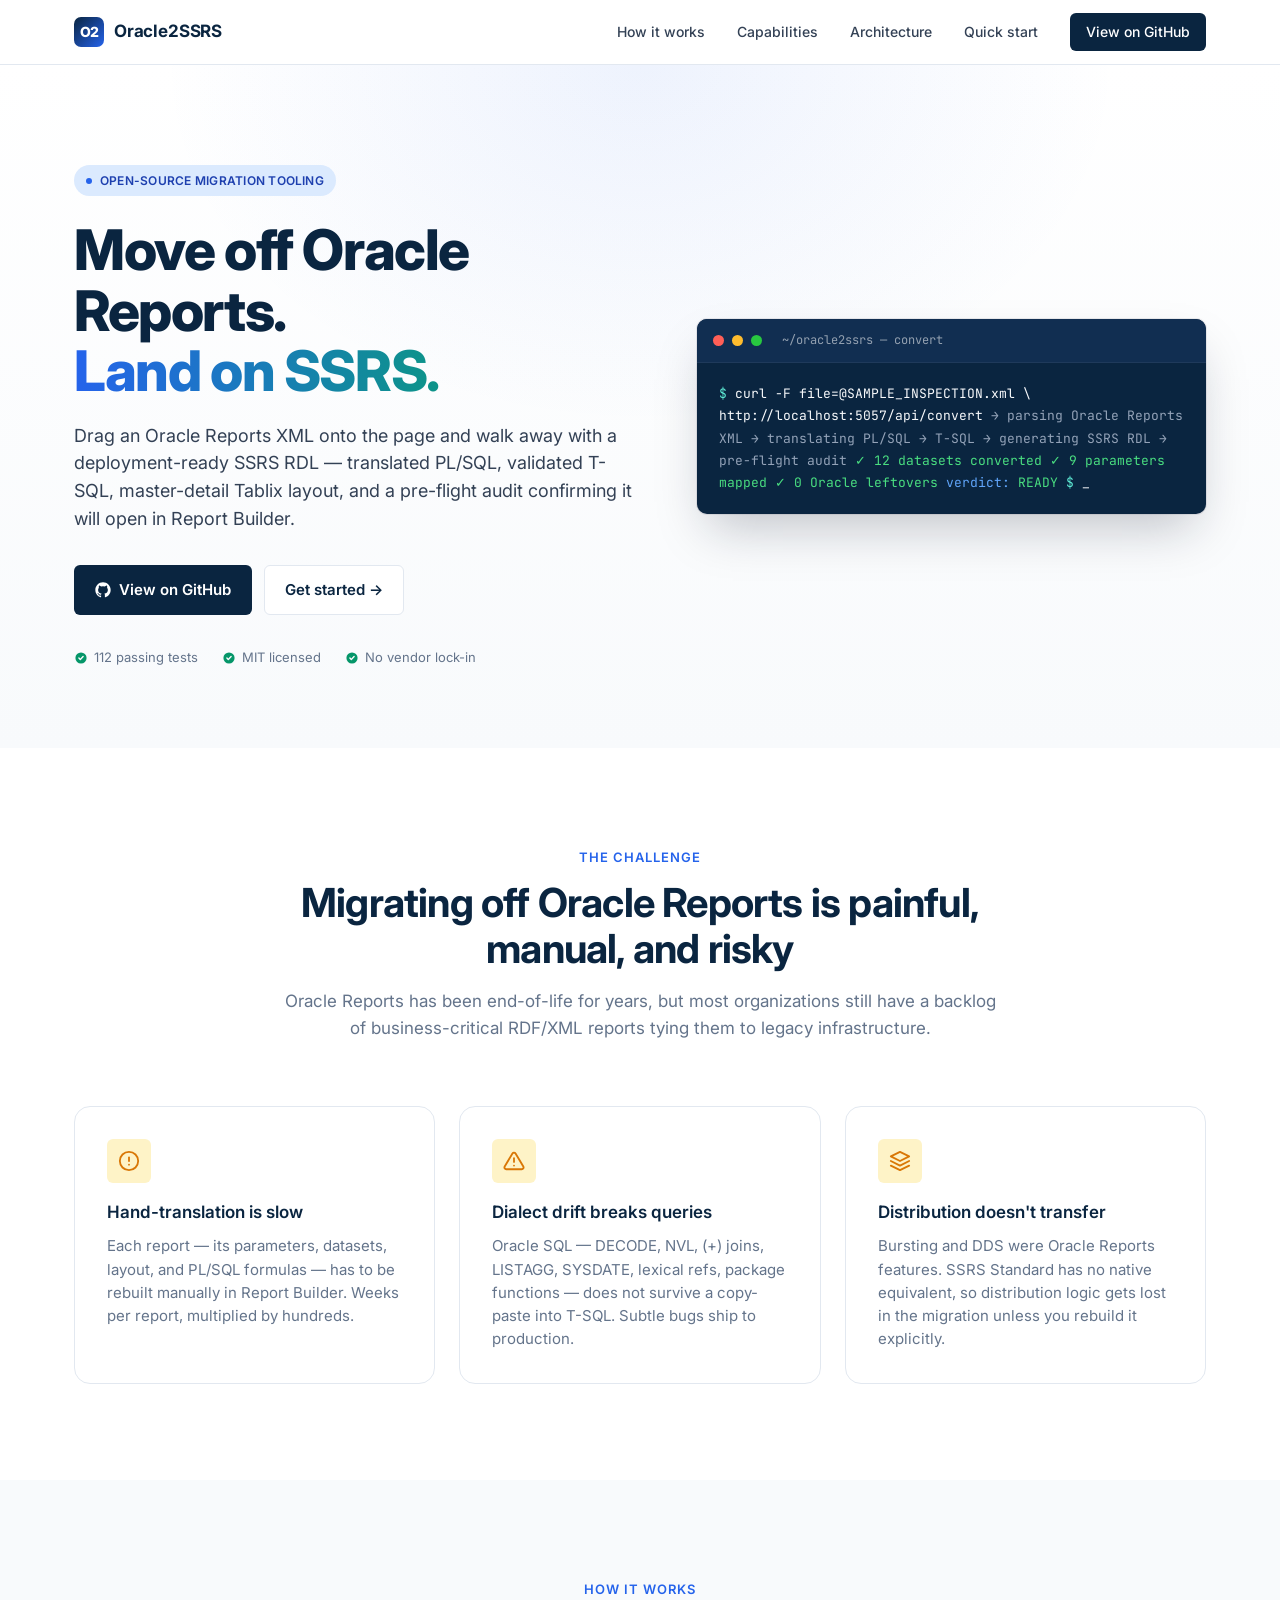
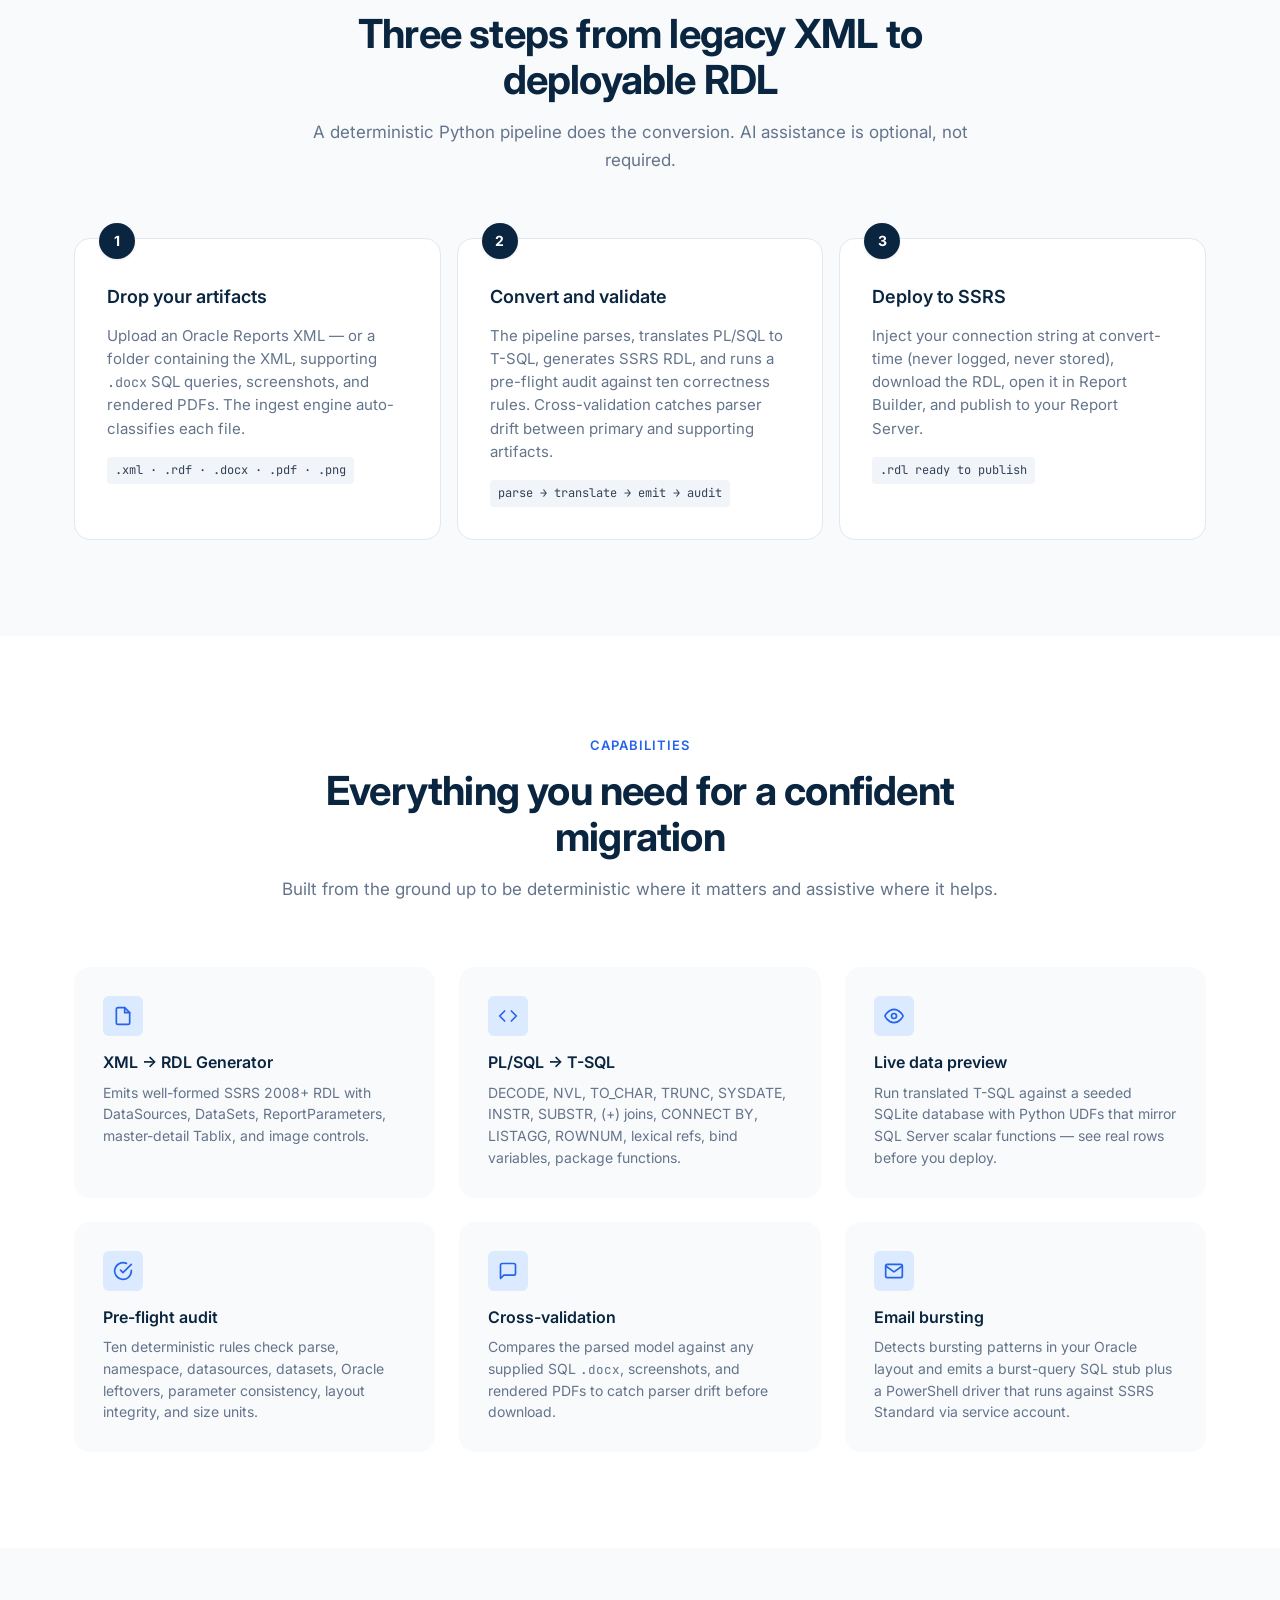
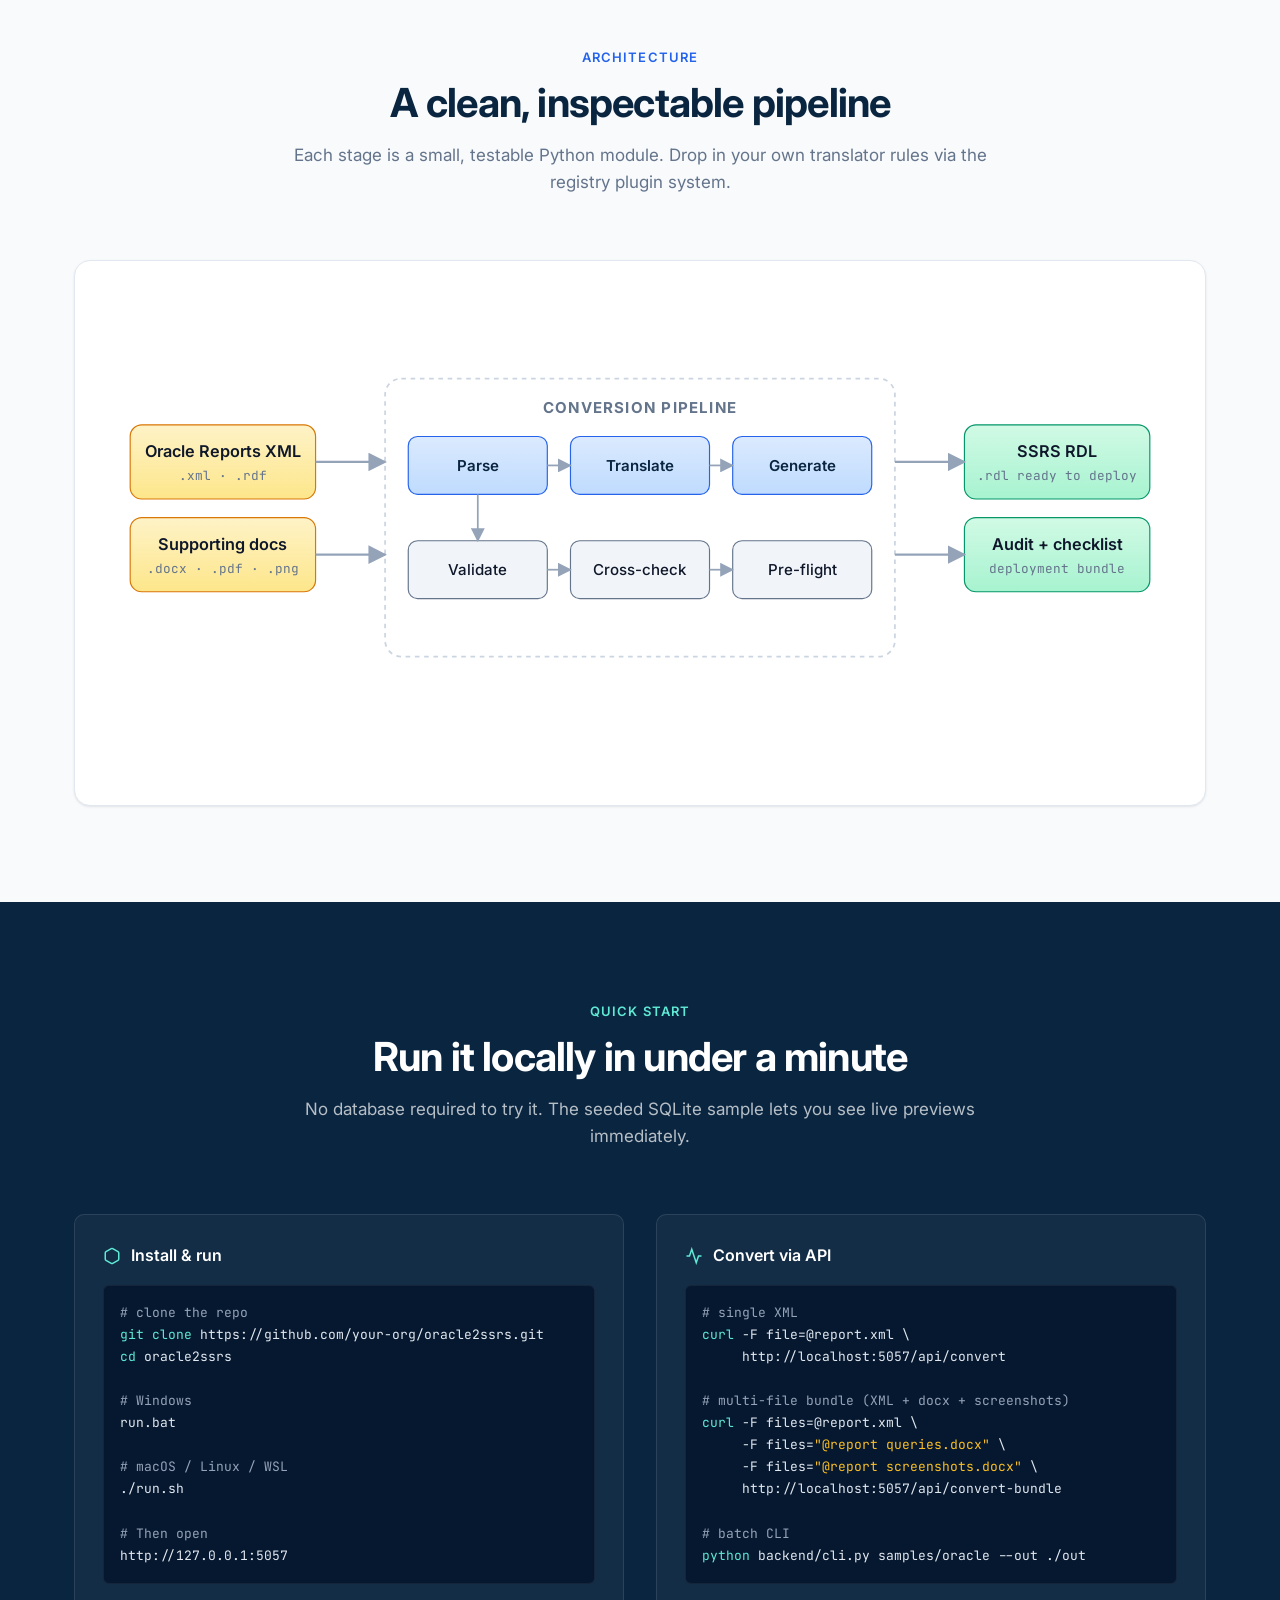
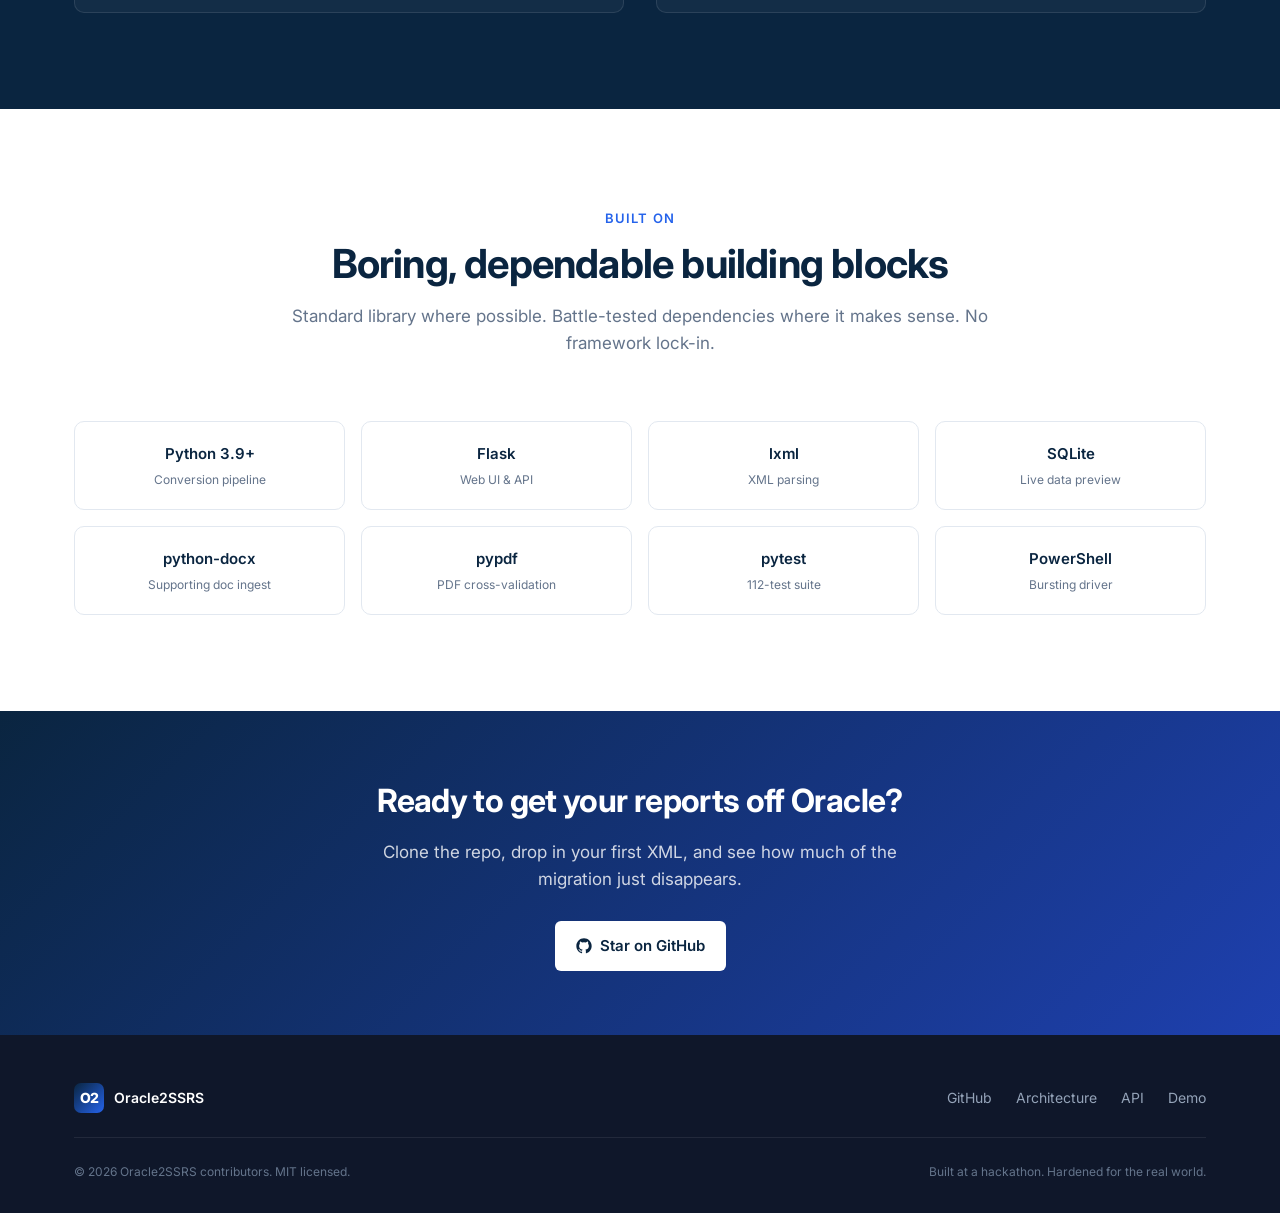
==== docs/index.html @ 844bf2dc "pages" ====
<!DOCTYPE html>
<html lang="en">
<head>
<meta charset="UTF-8" />
<meta name="viewport" content="width=device-width, initial-scale=1.0" />
<title>Oracle2SSRS — Migrate Oracle Reports to SSRS in seconds</title>
<meta name="description" content="An open-source pipeline that converts Oracle Reports XML into deployment-ready SSRS RDL — with PL/SQL to T-SQL translation, live previews, cross-validation, and pre-flight audit." />
<meta name="theme-color" content="#0a2540" />

<!-- Open Graph -->
<meta property="og:title" content="Oracle2SSRS — Migrate Oracle Reports to SSRS in seconds" />
<meta property="og:description" content="Drag-and-drop converter that emits deployment-ready SSRS RDL from Oracle Reports XML. PL/SQL to T-SQL translation, live previews, pre-flight audit." />
<meta property="og:type" content="website" />

<link rel="preconnect" href="https://fonts.googleapis.com" />
<link rel="preconnect" href="https://fonts.gstatic.com" crossorigin />
<link href="https://fonts.googleapis.com/css2?family=Inter:wght@400;500;600;700;800&family=JetBrains+Mono:wght@400;500&display=swap" rel="stylesheet" />

<style>
:root {
  --navy:        #0a2540;
  --navy-soft:   #1a365d;
  --slate-900:   #0f172a;
  --slate-700:   #334155;
  --slate-500:   #64748b;
  --slate-400:   #94a3b8;
  --slate-200:   #e2e8f0;
  --slate-100:   #f1f5f9;
  --slate-50:    #f8fafc;
  --white:       #ffffff;
  --accent:      #2563eb;
  --accent-soft: #dbeafe;
  --accent-dark: #1e40af;
  --teal:        #0d9488;
  --teal-soft:   #ccfbf1;
  --amber:       #d97706;
  --amber-soft:  #fef3c7;
  --green:       #059669;
  --green-soft:  #d1fae5;
  --shadow-sm:   0 1px 2px rgba(15, 23, 42, 0.04), 0 1px 3px rgba(15, 23, 42, 0.06);
  --shadow-md:   0 4px 6px -1px rgba(15, 23, 42, 0.08), 0 2px 4px -2px rgba(15, 23, 42, 0.06);
  --shadow-lg:   0 10px 15px -3px rgba(15, 23, 42, 0.08), 0 4px 6px -4px rgba(15, 23, 42, 0.05);
  --radius-sm:   6px;
  --radius-md:   10px;
  --radius-lg:   16px;
  --container:   1180px;
}

* { box-sizing: border-box; margin: 0; padding: 0; }
html { scroll-behavior: smooth; }
body {
  font-family: 'Inter', -apple-system, BlinkMacSystemFont, sans-serif;
  font-size: 16px;
  line-height: 1.6;
  color: var(--slate-900);
  background: var(--white);
  -webkit-font-smoothing: antialiased;
  -moz-osx-font-smoothing: grayscale;
}

a { color: var(--accent); text-decoration: none; }
a:hover { color: var(--accent-dark); }

code, pre {
  font-family: 'JetBrains Mono', 'Menlo', 'Consolas', monospace;
  font-size: 0.9em;
}

.container {
  max-width: var(--container);
  margin: 0 auto;
  padding: 0 24px;
}

/* ============== NAV ============== */
.nav {
  position: sticky;
  top: 0;
  z-index: 100;
  background: rgba(255,255,255,0.92);
  backdrop-filter: saturate(180%) blur(12px);
  -webkit-backdrop-filter: saturate(180%) blur(12px);
  border-bottom: 1px solid var(--slate-200);
}
.nav-inner {
  display: flex;
  align-items: center;
  justify-content: space-between;
  height: 64px;
}
.brand {
  display: flex;
  align-items: center;
  gap: 10px;
  font-weight: 700;
  font-size: 17px;
  color: var(--navy);
  letter-spacing: -0.01em;
}
.brand-mark {
  width: 30px;
  height: 30px;
  border-radius: 7px;
  background: linear-gradient(135deg, var(--navy) 0%, var(--accent) 100%);
  display: flex;
  align-items: center;
  justify-content: center;
  color: white;
  font-weight: 800;
  font-size: 14px;
  letter-spacing: -0.5px;
}
.nav-links {
  display: flex;
  align-items: center;
  gap: 32px;
}
.nav-links a {
  color: var(--slate-700);
  font-size: 14px;
  font-weight: 500;
  transition: color 0.15s;
}
.nav-links a:hover { color: var(--navy); }
.nav-cta {
  background: var(--navy);
  color: white !important;
  padding: 8px 16px;
  border-radius: var(--radius-sm);
  font-size: 14px;
  font-weight: 600;
  transition: background 0.15s;
}
.nav-cta:hover { background: var(--navy-soft); color: white !important; }

@media (max-width: 720px) {
  .nav-links a:not(.nav-cta) { display: none; }
}

/* ============== HERO ============== */
.hero {
  position: relative;
  padding: 100px 0 80px;
  background:
    radial-gradient(ellipse 800px 600px at 50% 0%, rgba(37, 99, 235, 0.08), transparent 60%),
    linear-gradient(180deg, var(--white) 0%, var(--slate-50) 100%);
  overflow: hidden;
}
.hero-grid {
  display: grid;
  grid-template-columns: 1.1fr 1fr;
  gap: 64px;
  align-items: center;
}
.hero-eyebrow {
  display: inline-flex;
  align-items: center;
  gap: 8px;
  background: var(--accent-soft);
  color: var(--accent-dark);
  padding: 6px 12px;
  border-radius: 999px;
  font-size: 12px;
  font-weight: 600;
  letter-spacing: 0.02em;
  text-transform: uppercase;
  margin-bottom: 24px;
}
.hero-eyebrow-dot {
  width: 6px; height: 6px;
  background: var(--accent);
  border-radius: 50%;
}
.hero h1 {
  font-size: clamp(36px, 5vw, 56px);
  font-weight: 800;
  line-height: 1.08;
  letter-spacing: -0.025em;
  color: var(--navy);
  margin-bottom: 20px;
}
.hero h1 .grad {
  background: linear-gradient(90deg, var(--accent) 0%, var(--teal) 100%);
  -webkit-background-clip: text;
  background-clip: text;
  color: transparent;
}
.hero-sub {
  font-size: 18px;
  line-height: 1.55;
  color: var(--slate-700);
  margin-bottom: 32px;
  max-width: 560px;
}
.hero-ctas {
  display: flex;
  gap: 12px;
  flex-wrap: wrap;
  margin-bottom: 32px;
}
.btn {
  display: inline-flex;
  align-items: center;
  gap: 8px;
  padding: 12px 20px;
  border-radius: var(--radius-sm);
  font-size: 15px;
  font-weight: 600;
  transition: all 0.15s;
  cursor: pointer;
  border: 1px solid transparent;
}
.btn-primary {
  background: var(--navy);
  color: white !important;
}
.btn-primary:hover {
  background: var(--navy-soft);
  transform: translateY(-1px);
  box-shadow: var(--shadow-md);
  color: white !important;
}
.btn-secondary {
  background: var(--white);
  color: var(--navy) !important;
  border-color: var(--slate-200);
}
.btn-secondary:hover {
  border-color: var(--slate-400);
  background: var(--slate-50);
}
.hero-meta {
  display: flex;
  gap: 24px;
  flex-wrap: wrap;
  font-size: 13px;
  color: var(--slate-500);
}
.hero-meta-item {
  display: flex;
  align-items: center;
  gap: 6px;
}
.hero-meta-item svg {
  width: 14px;
  height: 14px;
  color: var(--green);
}

/* hero visual: terminal mockup */
.terminal {
  background: var(--navy);
  border-radius: var(--radius-md);
  box-shadow:
    0 24px 48px -12px rgba(15, 23, 42, 0.25),
    0 0 0 1px rgba(15, 23, 42, 0.08);
  overflow: hidden;
}
.terminal-header {
  background: #112e51;
  padding: 12px 16px;
  display: flex;
  align-items: center;
  gap: 8px;
  border-bottom: 1px solid rgba(255,255,255,0.06);
}
.terminal-dot {
  width: 11px; height: 11px;
  border-radius: 50%;
}
.terminal-dot.r { background: #ff5f57; }
.terminal-dot.y { background: #febc2e; }
.terminal-dot.g { background: #28c840; }
.terminal-title {
  margin-left: 12px;
  color: rgba(255,255,255,0.55);
  font-size: 12px;
  font-family: 'JetBrains Mono', monospace;
}
.terminal-body {
  padding: 20px 22px;
  color: #e2e8f0;
  font-family: 'JetBrains Mono', monospace;
  font-size: 13px;
  line-height: 1.7;
}
.terminal-body .prompt { color: #5eead4; }
.terminal-body .cmd { color: #f8fafc; }
.terminal-body .out { color: #94a3b8; }
.terminal-body .ok { color: #4ade80; }
.terminal-body .em { color: #60a5fa; }
.terminal-body .warn { color: #fbbf24; }

@media (max-width: 920px) {
  .hero-grid { grid-template-columns: 1fr; gap: 48px; }
}

/* ============== SECTION BASE ============== */
section { padding: 96px 0; }
.section-header {
  text-align: center;
  max-width: 720px;
  margin: 0 auto 64px;
}
.section-eyebrow {
  display: inline-block;
  color: var(--accent);
  font-size: 13px;
  font-weight: 600;
  text-transform: uppercase;
  letter-spacing: 0.08em;
  margin-bottom: 12px;
}
.section-title {
  font-size: clamp(28px, 3.5vw, 40px);
  font-weight: 700;
  letter-spacing: -0.02em;
  color: var(--navy);
  margin-bottom: 16px;
  line-height: 1.15;
}
.section-sub {
  font-size: 17px;
  color: var(--slate-500);
  line-height: 1.6;
}

/* ============== PROBLEM ============== */
.problem { background: var(--white); }
.problem-grid {
  display: grid;
  grid-template-columns: repeat(3, 1fr);
  gap: 24px;
}
.problem-card {
  padding: 32px;
  border: 1px solid var(--slate-200);
  border-radius: var(--radius-lg);
  background: var(--white);
  transition: all 0.2s;
}
.problem-card:hover {
  border-color: var(--slate-400);
  transform: translateY(-2px);
  box-shadow: var(--shadow-md);
}
.problem-icon {
  width: 44px; height: 44px;
  border-radius: var(--radius-sm);
  background: var(--amber-soft);
  color: var(--amber);
  display: flex;
  align-items: center;
  justify-content: center;
  margin-bottom: 16px;
}
.problem-icon svg { width: 22px; height: 22px; }
.problem-card h3 {
  font-size: 17px;
  font-weight: 600;
  color: var(--navy);
  margin-bottom: 8px;
}
.problem-card p {
  color: var(--slate-500);
  font-size: 15px;
  line-height: 1.55;
}
@media (max-width: 800px) {
  .problem-grid { grid-template-columns: 1fr; }
}

/* ============== HOW IT WORKS ============== */
.how { background: var(--slate-50); }
.steps {
  display: grid;
  grid-template-columns: repeat(3, 1fr);
  gap: 16px;
  position: relative;
}
.step {
  background: var(--white);
  border: 1px solid var(--slate-200);
  border-radius: var(--radius-lg);
  padding: 32px;
  position: relative;
}
.step-num {
  position: absolute;
  top: -16px; left: 24px;
  width: 36px; height: 36px;
  background: var(--navy);
  color: white;
  font-weight: 700;
  border-radius: 50%;
  display: flex;
  align-items: center;
  justify-content: center;
  font-size: 14px;
  box-shadow: var(--shadow-sm);
}
.step h3 {
  font-size: 18px;
  font-weight: 600;
  color: var(--navy);
  margin: 12px 0 12px;
}
.step p {
  color: var(--slate-500);
  font-size: 15px;
  line-height: 1.55;
  margin-bottom: 16px;
}
.step-tag {
  display: inline-block;
  font-family: 'JetBrains Mono', monospace;
  font-size: 12px;
  background: var(--slate-100);
  color: var(--slate-700);
  padding: 4px 8px;
  border-radius: 4px;
}
@media (max-width: 800px) {
  .steps { grid-template-columns: 1fr; gap: 32px; }
}

/* ============== CAPABILITIES ============== */
.caps { background: var(--white); }
.caps-grid {
  display: grid;
  grid-template-columns: repeat(3, 1fr);
  gap: 24px;
}
.cap {
  padding: 28px;
  border-radius: var(--radius-lg);
  background: var(--slate-50);
  border: 1px solid transparent;
  transition: all 0.2s;
}
.cap:hover {
  background: var(--white);
  border-color: var(--slate-200);
  box-shadow: var(--shadow-md);
}
.cap-icon {
  width: 40px; height: 40px;
  border-radius: var(--radius-sm);
  background: var(--accent-soft);
  color: var(--accent);
  display: flex;
  align-items: center;
  justify-content: center;
  margin-bottom: 14px;
}
.cap-icon svg { width: 20px; height: 20px; }
.cap h3 {
  font-size: 16px;
  font-weight: 600;
  color: var(--navy);
  margin-bottom: 6px;
}
.cap p {
  font-size: 14px;
  color: var(--slate-500);
  line-height: 1.55;
}
@media (max-width: 800px) {
  .caps-grid { grid-template-columns: 1fr; }
}

/* ============== ARCHITECTURE ============== */
.arch { background: var(--slate-50); }
.arch-diagram {
  background: var(--white);
  border: 1px solid var(--slate-200);
  border-radius: var(--radius-lg);
  padding: 48px 32px;
  box-shadow: var(--shadow-sm);
}
.arch-diagram svg {
  width: 100%;
  height: auto;
  max-height: 480px;
}

/* ============== QUICK START ============== */
.quickstart { background: var(--navy); color: white; }
.quickstart .section-title { color: white; }
.quickstart .section-sub { color: rgba(255,255,255,0.7); }
.quickstart .section-eyebrow { color: #5eead4; }
.qs-grid {
  display: grid;
  grid-template-columns: 1fr 1fr;
  gap: 32px;
  align-items: stretch;
}
.qs-card {
  background: rgba(255,255,255,0.04);
  border: 1px solid rgba(255,255,255,0.1);
  border-radius: var(--radius-md);
  padding: 28px;
}
.qs-card h3 {
  display: flex;
  align-items: center;
  gap: 10px;
  font-size: 16px;
  font-weight: 600;
  color: white;
  margin-bottom: 16px;
}
.qs-card h3 svg { width: 18px; height: 18px; color: #5eead4; }
.qs-code {
  background: #06182f;
  border: 1px solid rgba(255,255,255,0.06);
  border-radius: var(--radius-sm);
  padding: 16px;
  color: #e2e8f0;
  font-size: 13px;
  line-height: 1.7;
  overflow-x: auto;
}
.qs-code .c { color: #94a3b8; }
.qs-code .k { color: #5eead4; }
.qs-code .s { color: #fbbf24; }
@media (max-width: 800px) {
  .qs-grid { grid-template-columns: 1fr; }
}

/* ============== STACK ============== */
.stack { background: var(--white); }
.stack-grid {
  display: grid;
  grid-template-columns: repeat(4, 1fr);
  gap: 16px;
}
.stack-item {
  text-align: center;
  padding: 20px;
  border: 1px solid var(--slate-200);
  border-radius: var(--radius-md);
}
.stack-item-name {
  font-weight: 600;
  color: var(--navy);
  font-size: 15px;
  margin-bottom: 4px;
}
.stack-item-role {
  font-size: 12px;
  color: var(--slate-500);
}
@media (max-width: 720px) {
  .stack-grid { grid-template-columns: repeat(2, 1fr); }
}

/* ============== CTA BAR ============== */
.cta-bar {
  background: linear-gradient(135deg, var(--navy) 0%, var(--accent-dark) 100%);
  color: white;
  padding: 64px 0;
  text-align: center;
}
.cta-bar h2 {
  font-size: clamp(24px, 3vw, 32px);
  font-weight: 700;
  margin-bottom: 12px;
  letter-spacing: -0.02em;
}
.cta-bar p {
  color: rgba(255,255,255,0.8);
  font-size: 17px;
  margin-bottom: 28px;
  max-width: 560px;
  margin-left: auto;
  margin-right: auto;
}
.cta-bar .btn-primary {
  background: white;
  color: var(--navy) !important;
}
.cta-bar .btn-primary:hover { background: var(--slate-100); color: var(--navy) !important; }

/* ============== FOOTER ============== */
footer {
  background: var(--slate-900);
  color: var(--slate-400);
  padding: 48px 0 32px;
  font-size: 14px;
}
.footer-inner {
  display: flex;
  justify-content: space-between;
  align-items: center;
  flex-wrap: wrap;
  gap: 16px;
}
.footer-brand {
  display: flex;
  align-items: center;
  gap: 10px;
  color: white;
  font-weight: 600;
}
.footer-links {
  display: flex;
  gap: 24px;
}
.footer-links a { color: var(--slate-400); }
.footer-links a:hover { color: white; }
.footer-bottom {
  margin-top: 24px;
  padding-top: 24px;
  border-top: 1px solid rgba(255,255,255,0.08);
  font-size: 12px;
  color: var(--slate-500);
  display: flex;
  justify-content: space-between;
  flex-wrap: wrap;
  gap: 8px;
}
</style>
</head>
<body>

<!-- ============== NAV ============== -->
<nav class="nav">
  <div class="container nav-inner">
    <div class="brand">
      <div class="brand-mark">O2</div>
      Oracle2SSRS
    </div>
    <div class="nav-links">
      <a href="#how">How it works</a>
      <a href="#capabilities">Capabilities</a>
      <a href="#architecture">Architecture</a>
      <a href="#quickstart">Quick start</a>
      <a href="https://github.com/" class="nav-cta" target="_blank" rel="noopener">View on GitHub</a>
    </div>
  </div>
</nav>

<!-- ============== HERO ============== -->
<section class="hero">
  <div class="container">
    <div class="hero-grid">
      <div>
        <div class="hero-eyebrow">
          <span class="hero-eyebrow-dot"></span>
          Open-source migration tooling
        </div>
        <h1>Move off Oracle Reports.<br /><span class="grad">Land on SSRS.</span></h1>
        <p class="hero-sub">
          Drag an Oracle Reports XML onto the page and walk away with a deployment-ready SSRS RDL — translated PL/SQL, validated T-SQL, master-detail Tablix layout, and a pre-flight audit confirming it will open in Report Builder.
        </p>
        <div class="hero-ctas">
          <a href="https://github.com/" class="btn btn-primary" target="_blank" rel="noopener">
            <svg viewBox="0 0 24 24" width="16" height="16" fill="currentColor"><path d="M12 .5C5.65.5.5 5.65.5 12c0 5.08 3.29 9.39 7.86 10.91.57.1.78-.25.78-.55v-2c-3.2.7-3.87-1.37-3.87-1.37-.52-1.32-1.27-1.67-1.27-1.67-1.04-.71.08-.7.08-.7 1.15.08 1.76 1.18 1.76 1.18 1.02 1.76 2.69 1.25 3.34.95.1-.74.4-1.25.73-1.54-2.55-.29-5.24-1.27-5.24-5.66 0-1.25.45-2.27 1.18-3.07-.12-.29-.51-1.46.11-3.04 0 0 .96-.31 3.15 1.17a10.95 10.95 0 0 1 5.74 0c2.18-1.48 3.14-1.17 3.14-1.17.62 1.58.23 2.75.11 3.04.74.8 1.18 1.82 1.18 3.07 0 4.4-2.69 5.36-5.25 5.65.41.36.78 1.06.78 2.13v3.16c0 .31.21.66.79.55C20.21 21.39 23.5 17.08 23.5 12 23.5 5.65 18.35.5 12 .5z"/></svg>
            View on GitHub
          </a>
          <a href="#quickstart" class="btn btn-secondary">Get started →</a>
        </div>
        <div class="hero-meta">
          <span class="hero-meta-item">
            <svg viewBox="0 0 20 20" fill="currentColor"><path fill-rule="evenodd" d="M10 18a8 8 0 100-16 8 8 0 000 16zm3.707-9.293a1 1 0 00-1.414-1.414L9 10.586 7.707 9.293a1 1 0 00-1.414 1.414l2 2a1 1 0 001.414 0l4-4z" clip-rule="evenodd"/></svg>
            112 passing tests
          </span>
          <span class="hero-meta-item">
            <svg viewBox="0 0 20 20" fill="currentColor"><path fill-rule="evenodd" d="M10 18a8 8 0 100-16 8 8 0 000 16zm3.707-9.293a1 1 0 00-1.414-1.414L9 10.586 7.707 9.293a1 1 0 00-1.414 1.414l2 2a1 1 0 001.414 0l4-4z" clip-rule="evenodd"/></svg>
            MIT licensed
          </span>
          <span class="hero-meta-item">
            <svg viewBox="0 0 20 20" fill="currentColor"><path fill-rule="evenodd" d="M10 18a8 8 0 100-16 8 8 0 000 16zm3.707-9.293a1 1 0 00-1.414-1.414L9 10.586 7.707 9.293a1 1 0 00-1.414 1.414l2 2a1 1 0 001.414 0l4-4z" clip-rule="evenodd"/></svg>
            No vendor lock-in
          </span>
        </div>
      </div>

      <div>
        <div class="terminal">
          <div class="terminal-header">
            <span class="terminal-dot r"></span>
            <span class="terminal-dot y"></span>
            <span class="terminal-dot g"></span>
            <span class="terminal-title">~/oracle2ssrs — convert</span>
          </div>
          <div class="terminal-body">
<span class="prompt">$</span> <span class="cmd">curl -F file=@SAMPLE_INSPECTION.xml \</span>
    <span class="cmd">http://localhost:5057/api/convert</span>

<span class="out">→ parsing Oracle Reports XML</span>
<span class="out">→ translating PL/SQL → T-SQL</span>
<span class="out">→ generating SSRS RDL</span>
<span class="out">→ pre-flight audit</span>

<span class="ok">✓ 12 datasets converted</span>
<span class="ok">✓ 9 parameters mapped</span>
<span class="ok">✓ 0 Oracle leftovers</span>
<span class="em">verdict: <span class="ok">READY</span></span>

<span class="prompt">$</span> <span class="cmd">_</span>
          </div>
        </div>
      </div>

    </div>
  </div>
</section>

<!-- ============== PROBLEM ============== -->
<section class="problem" id="problem">
  <div class="container">
    <div class="section-header">
      <span class="section-eyebrow">The challenge</span>
      <h2 class="section-title">Migrating off Oracle Reports is painful, manual, and risky</h2>
      <p class="section-sub">Oracle Reports has been end-of-life for years, but most organizations still have a backlog of business-critical RDF/XML reports tying them to legacy infrastructure.</p>
    </div>

    <div class="problem-grid">
      <div class="problem-card">
        <div class="problem-icon">
          <svg viewBox="0 0 24 24" fill="none" stroke="currentColor" stroke-width="2" stroke-linecap="round" stroke-linejoin="round"><circle cx="12" cy="12" r="10"/><line x1="12" y1="8" x2="12" y2="12"/><line x1="12" y1="16" x2="12.01" y2="16"/></svg>
        </div>
        <h3>Hand-translation is slow</h3>
        <p>Each report — its parameters, datasets, layout, and PL/SQL formulas — has to be rebuilt manually in Report Builder. Weeks per report, multiplied by hundreds.</p>
      </div>
      <div class="problem-card">
        <div class="problem-icon">
          <svg viewBox="0 0 24 24" fill="none" stroke="currentColor" stroke-width="2" stroke-linecap="round" stroke-linejoin="round"><path d="M10.29 3.86L1.82 18a2 2 0 0 0 1.71 3h16.94a2 2 0 0 0 1.71-3L13.71 3.86a2 2 0 0 0-3.42 0z"/><line x1="12" y1="9" x2="12" y2="13"/><line x1="12" y1="17" x2="12.01" y2="17"/></svg>
        </div>
        <h3>Dialect drift breaks queries</h3>
        <p>Oracle SQL — DECODE, NVL, (+) joins, LISTAGG, SYSDATE, lexical refs, package functions — does not survive a copy-paste into T-SQL. Subtle bugs ship to production.</p>
      </div>
      <div class="problem-card">
        <div class="problem-icon">
          <svg viewBox="0 0 24 24" fill="none" stroke="currentColor" stroke-width="2" stroke-linecap="round" stroke-linejoin="round"><path d="M12 2L2 7l10 5 10-5-10-5z"/><polyline points="2 17 12 22 22 17"/><polyline points="2 12 12 17 22 12"/></svg>
        </div>
        <h3>Distribution doesn't transfer</h3>
        <p>Bursting and DDS were Oracle Reports features. SSRS Standard has no native equivalent, so distribution logic gets lost in the migration unless you rebuild it explicitly.</p>
      </div>
    </div>
  </div>
</section>

<!-- ============== HOW IT WORKS ============== -->
<section class="how" id="how">
  <div class="container">
    <div class="section-header">
      <span class="section-eyebrow">How it works</span>
      <h2 class="section-title">Three steps from legacy XML to deployable RDL</h2>
      <p class="section-sub">A deterministic Python pipeline does the conversion. AI assistance is optional, not required.</p>
    </div>

    <div class="steps">
      <div class="step">
        <div class="step-num">1</div>
        <h3>Drop your artifacts</h3>
        <p>Upload an Oracle Reports XML — or a folder containing the XML, supporting <code>.docx</code> SQL queries, screenshots, and rendered PDFs. The ingest engine auto-classifies each file.</p>
        <span class="step-tag">.xml · .rdf · .docx · .pdf · .png</span>
      </div>
      <div class="step">
        <div class="step-num">2</div>
        <h3>Convert and validate</h3>
        <p>The pipeline parses, translates PL/SQL to T-SQL, generates SSRS RDL, and runs a pre-flight audit against ten correctness rules. Cross-validation catches parser drift between primary and supporting artifacts.</p>
        <span class="step-tag">parse → translate → emit → audit</span>
      </div>
      <div class="step">
        <div class="step-num">3</div>
        <h3>Deploy to SSRS</h3>
        <p>Inject your connection string at convert-time (never logged, never stored), download the RDL, open it in Report Builder, and publish to your Report Server.</p>
        <span class="step-tag">.rdl ready to publish</span>
      </div>
    </div>
  </div>
</section>

<!-- ============== CAPABILITIES ============== -->
<section class="caps" id="capabilities">
  <div class="container">
    <div class="section-header">
      <span class="section-eyebrow">Capabilities</span>
      <h2 class="section-title">Everything you need for a confident migration</h2>
      <p class="section-sub">Built from the ground up to be deterministic where it matters and assistive where it helps.</p>
    </div>

    <div class="caps-grid">
      <div class="cap">
        <div class="cap-icon">
          <svg viewBox="0 0 24 24" fill="none" stroke="currentColor" stroke-width="2" stroke-linecap="round" stroke-linejoin="round"><path d="M14 2H6a2 2 0 0 0-2 2v16a2 2 0 0 0 2 2h12a2 2 0 0 0 2-2V8z"/><polyline points="14 2 14 8 20 8"/></svg>
        </div>
        <h3>XML → RDL Generator</h3>
        <p>Emits well-formed SSRS 2008+ RDL with DataSources, DataSets, ReportParameters, master-detail Tablix, and image controls.</p>
      </div>
      <div class="cap">
        <div class="cap-icon">
          <svg viewBox="0 0 24 24" fill="none" stroke="currentColor" stroke-width="2" stroke-linecap="round" stroke-linejoin="round"><polyline points="16 18 22 12 16 6"/><polyline points="8 6 2 12 8 18"/></svg>
        </div>
        <h3>PL/SQL → T-SQL</h3>
        <p>DECODE, NVL, TO_CHAR, TRUNC, SYSDATE, INSTR, SUBSTR, (+) joins, CONNECT BY, LISTAGG, ROWNUM, lexical refs, bind variables, package functions.</p>
      </div>
      <div class="cap">
        <div class="cap-icon">
          <svg viewBox="0 0 24 24" fill="none" stroke="currentColor" stroke-width="2" stroke-linecap="round" stroke-linejoin="round"><path d="M1 12s4-8 11-8 11 8 11 8-4 8-11 8-11-8-11-8z"/><circle cx="12" cy="12" r="3"/></svg>
        </div>
        <h3>Live data preview</h3>
        <p>Run translated T-SQL against a seeded SQLite database with Python UDFs that mirror SQL Server scalar functions — see real rows before you deploy.</p>
      </div>
      <div class="cap">
        <div class="cap-icon">
          <svg viewBox="0 0 24 24" fill="none" stroke="currentColor" stroke-width="2" stroke-linecap="round" stroke-linejoin="round"><path d="M22 11.08V12a10 10 0 1 1-5.93-9.14"/><polyline points="22 4 12 14.01 9 11.01"/></svg>
        </div>
        <h3>Pre-flight audit</h3>
        <p>Ten deterministic rules check parse, namespace, datasources, datasets, Oracle leftovers, parameter consistency, layout integrity, and size units.</p>
      </div>
      <div class="cap">
        <div class="cap-icon">
          <svg viewBox="0 0 24 24" fill="none" stroke="currentColor" stroke-width="2" stroke-linecap="round" stroke-linejoin="round"><path d="M21 15a2 2 0 0 1-2 2H7l-4 4V5a2 2 0 0 1 2-2h14a2 2 0 0 1 2 2z"/></svg>
        </div>
        <h3>Cross-validation</h3>
        <p>Compares the parsed model against any supplied SQL <code>.docx</code>, screenshots, and rendered PDFs to catch parser drift before download.</p>
      </div>
      <div class="cap">
        <div class="cap-icon">
          <svg viewBox="0 0 24 24" fill="none" stroke="currentColor" stroke-width="2" stroke-linecap="round" stroke-linejoin="round"><path d="M4 4h16c1.1 0 2 .9 2 2v12c0 1.1-.9 2-2 2H4c-1.1 0-2-.9-2-2V6c0-1.1.9-2 2-2z"/><polyline points="22,6 12,13 2,6"/></svg>
        </div>
        <h3>Email bursting</h3>
        <p>Detects bursting patterns in your Oracle layout and emits a burst-query SQL stub plus a PowerShell driver that runs against SSRS Standard via service account.</p>
      </div>
    </div>
  </div>
</section>

<!-- ============== ARCHITECTURE ============== -->
<section class="arch" id="architecture">
  <div class="container">
    <div class="section-header">
      <span class="section-eyebrow">Architecture</span>
      <h2 class="section-title">A clean, inspectable pipeline</h2>
      <p class="section-sub">Each stage is a small, testable Python module. Drop in your own translator rules via the registry plugin system.</p>
    </div>

    <div class="arch-diagram">
      <svg viewBox="0 0 920 380" xmlns="http://www.w3.org/2000/svg" role="img" aria-label="Architecture diagram showing the conversion pipeline">
        <defs>
          <marker id="arrow" viewBox="0 0 10 10" refX="9" refY="5" markerWidth="8" markerHeight="8" orient="auto-start-reverse">
            <path d="M 0 0 L 10 5 L 0 10 z" fill="#94a3b8"/>
          </marker>
          <linearGradient id="gradInput" x1="0%" y1="0%" x2="0%" y2="100%">
            <stop offset="0%" stop-color="#fef3c7"/>
            <stop offset="100%" stop-color="#fde68a"/>
          </linearGradient>
          <linearGradient id="gradOutput" x1="0%" y1="0%" x2="0%" y2="100%">
            <stop offset="0%" stop-color="#d1fae5"/>
            <stop offset="100%" stop-color="#a7f3d0"/>
          </linearGradient>
          <linearGradient id="gradCore" x1="0%" y1="0%" x2="0%" y2="100%">
            <stop offset="0%" stop-color="#dbeafe"/>
            <stop offset="100%" stop-color="#bfdbfe"/>
          </linearGradient>
        </defs>

        <!-- Input column -->
        <g>
          <rect x="20" y="100" width="160" height="64" rx="10" fill="url(#gradInput)" stroke="#d97706" stroke-width="1"/>
          <text x="100" y="128" text-anchor="middle" font-family="Inter, sans-serif" font-weight="600" font-size="14" fill="#0f172a">Oracle Reports XML</text>
          <text x="100" y="148" text-anchor="middle" font-family="JetBrains Mono, monospace" font-size="11" fill="#64748b">.xml · .rdf</text>

          <rect x="20" y="180" width="160" height="64" rx="10" fill="url(#gradInput)" stroke="#d97706" stroke-width="1"/>
          <text x="100" y="208" text-anchor="middle" font-family="Inter, sans-serif" font-weight="600" font-size="14" fill="#0f172a">Supporting docs</text>
          <text x="100" y="228" text-anchor="middle" font-family="JetBrains Mono, monospace" font-size="11" fill="#64748b">.docx · .pdf · .png</text>
        </g>

        <!-- Pipeline core -->
        <g>
          <rect x="240" y="60" width="440" height="240" rx="14" fill="#ffffff" stroke="#cbd5e1" stroke-width="1.5" stroke-dasharray="4 4"/>
          <text x="460" y="90" text-anchor="middle" font-family="Inter, sans-serif" font-weight="700" font-size="13" fill="#64748b" letter-spacing="0.08em">CONVERSION PIPELINE</text>

          <rect x="260" y="110" width="120" height="50" rx="8" fill="url(#gradCore)" stroke="#2563eb" stroke-width="1"/>
          <text x="320" y="140" text-anchor="middle" font-family="Inter, sans-serif" font-weight="600" font-size="13" fill="#0a2540">Parse</text>

          <rect x="400" y="110" width="120" height="50" rx="8" fill="url(#gradCore)" stroke="#2563eb" stroke-width="1"/>
          <text x="460" y="140" text-anchor="middle" font-family="Inter, sans-serif" font-weight="600" font-size="13" fill="#0a2540">Translate</text>

          <rect x="540" y="110" width="120" height="50" rx="8" fill="url(#gradCore)" stroke="#2563eb" stroke-width="1"/>
          <text x="600" y="140" text-anchor="middle" font-family="Inter, sans-serif" font-weight="600" font-size="13" fill="#0a2540">Generate</text>

          <rect x="260" y="200" width="120" height="50" rx="8" fill="#f1f5f9" stroke="#64748b" stroke-width="1"/>
          <text x="320" y="230" text-anchor="middle" font-family="Inter, sans-serif" font-weight="500" font-size="13" fill="#0f172a">Validate</text>

          <rect x="400" y="200" width="120" height="50" rx="8" fill="#f1f5f9" stroke="#64748b" stroke-width="1"/>
          <text x="460" y="230" text-anchor="middle" font-family="Inter, sans-serif" font-weight="500" font-size="13" fill="#0f172a">Cross-check</text>

          <rect x="540" y="200" width="120" height="50" rx="8" fill="#f1f5f9" stroke="#64748b" stroke-width="1"/>
          <text x="600" y="230" text-anchor="middle" font-family="Inter, sans-serif" font-weight="500" font-size="13" fill="#0f172a">Pre-flight</text>

          <!-- arrows inside core -->
          <line x1="380" y1="135" x2="400" y2="135" stroke="#94a3b8" stroke-width="1.5" marker-end="url(#arrow)"/>
          <line x1="520" y1="135" x2="540" y2="135" stroke="#94a3b8" stroke-width="1.5" marker-end="url(#arrow)"/>

          <line x1="380" y1="225" x2="400" y2="225" stroke="#94a3b8" stroke-width="1.5" marker-end="url(#arrow)"/>
          <line x1="520" y1="225" x2="540" y2="225" stroke="#94a3b8" stroke-width="1.5" marker-end="url(#arrow)"/>

          <line x1="320" y1="160" x2="320" y2="200" stroke="#94a3b8" stroke-width="1.5" marker-end="url(#arrow)"/>
        </g>

        <!-- Outputs -->
        <g>
          <rect x="740" y="100" width="160" height="64" rx="10" fill="url(#gradOutput)" stroke="#059669" stroke-width="1"/>
          <text x="820" y="128" text-anchor="middle" font-family="Inter, sans-serif" font-weight="600" font-size="14" fill="#0f172a">SSRS RDL</text>
          <text x="820" y="148" text-anchor="middle" font-family="JetBrains Mono, monospace" font-size="11" fill="#64748b">.rdl ready to deploy</text>

          <rect x="740" y="180" width="160" height="64" rx="10" fill="url(#gradOutput)" stroke="#059669" stroke-width="1"/>
          <text x="820" y="208" text-anchor="middle" font-family="Inter, sans-serif" font-weight="600" font-size="14" fill="#0f172a">Audit + checklist</text>
          <text x="820" y="228" text-anchor="middle" font-family="JetBrains Mono, monospace" font-size="11" fill="#64748b">deployment bundle</text>
        </g>

        <!-- input/output arrows -->
        <line x1="180" y1="132" x2="240" y2="132" stroke="#94a3b8" stroke-width="2" marker-end="url(#arrow)"/>
        <line x1="180" y1="212" x2="240" y2="212" stroke="#94a3b8" stroke-width="2" marker-end="url(#arrow)"/>
        <line x1="680" y1="132" x2="740" y2="132" stroke="#94a3b8" stroke-width="2" marker-end="url(#arrow)"/>
        <line x1="680" y1="212" x2="740" y2="212" stroke="#94a3b8" stroke-width="2" marker-end="url(#arrow)"/>
      </svg>
    </div>
  </div>
</section>

<!-- ============== QUICK START ============== -->
<section class="quickstart" id="quickstart">
  <div class="container">
    <div class="section-header">
      <span class="section-eyebrow">Quick start</span>
      <h2 class="section-title">Run it locally in under a minute</h2>
      <p class="section-sub">No database required to try it. The seeded SQLite sample lets you see live previews immediately.</p>
    </div>

    <div class="qs-grid">
      <div class="qs-card">
        <h3>
          <svg viewBox="0 0 24 24" fill="none" stroke="currentColor" stroke-width="2"><path d="M21 16V8a2 2 0 0 0-1-1.73l-7-4a2 2 0 0 0-2 0l-7 4A2 2 0 0 0 3 8v8a2 2 0 0 0 1 1.73l7 4a2 2 0 0 0 2 0l7-4A2 2 0 0 0 21 16z"/></svg>
          Install &amp; run
        </h3>
<pre class="qs-code"><span class="c"># clone the repo</span>
<span class="k">git clone</span> https://github.com/your-org/oracle2ssrs.git
<span class="k">cd</span> oracle2ssrs

<span class="c"># Windows</span>
run.bat

<span class="c"># macOS / Linux / WSL</span>
./run.sh

<span class="c"># Then open</span>
http://127.0.0.1:5057</pre>
      </div>

      <div class="qs-card">
        <h3>
          <svg viewBox="0 0 24 24" fill="none" stroke="currentColor" stroke-width="2"><polyline points="22 12 18 12 15 21 9 3 6 12 2 12"/></svg>
          Convert via API
        </h3>
<pre class="qs-code"><span class="c"># single XML</span>
<span class="k">curl</span> -F file=@report.xml \
     http://localhost:5057/api/convert

<span class="c"># multi-file bundle (XML + docx + screenshots)</span>
<span class="k">curl</span> -F files=@report.xml \
     -F files=<span class="s">"@report queries.docx"</span> \
     -F files=<span class="s">"@report screenshots.docx"</span> \
     http://localhost:5057/api/convert-bundle

<span class="c"># batch CLI</span>
<span class="k">python</span> backend/cli.py samples/oracle --out ./out</pre>
      </div>
    </div>
  </div>
</section>

<!-- ============== STACK ============== -->
<section class="stack">
  <div class="container">
    <div class="section-header">
      <span class="section-eyebrow">Built on</span>
      <h2 class="section-title">Boring, dependable building blocks</h2>
      <p class="section-sub">Standard library where possible. Battle-tested dependencies where it makes sense. No framework lock-in.</p>
    </div>

    <div class="stack-grid">
      <div class="stack-item">
        <div class="stack-item-name">Python 3.9+</div>
        <div class="stack-item-role">Conversion pipeline</div>
      </div>
      <div class="stack-item">
        <div class="stack-item-name">Flask</div>
        <div class="stack-item-role">Web UI &amp; API</div>
      </div>
      <div class="stack-item">
        <div class="stack-item-name">lxml</div>
        <div class="stack-item-role">XML parsing</div>
      </div>
      <div class="stack-item">
        <div class="stack-item-name">SQLite</div>
        <div class="stack-item-role">Live data preview</div>
      </div>
      <div class="stack-item">
        <div class="stack-item-name">python-docx</div>
        <div class="stack-item-role">Supporting doc ingest</div>
      </div>
      <div class="stack-item">
        <div class="stack-item-name">pypdf</div>
        <div class="stack-item-role">PDF cross-validation</div>
      </div>
      <div class="stack-item">
        <div class="stack-item-name">pytest</div>
        <div class="stack-item-role">112-test suite</div>
      </div>
      <div class="stack-item">
        <div class="stack-item-name">PowerShell</div>
        <div class="stack-item-role">Bursting driver</div>
      </div>
    </div>
  </div>
</section>

<!-- ============== CTA BAR ============== -->
<div class="cta-bar">
  <div class="container">
    <h2>Ready to get your reports off Oracle?</h2>
    <p>Clone the repo, drop in your first XML, and see how much of the migration just disappears.</p>
    <a href="https://github.com/" class="btn btn-primary" target="_blank" rel="noopener">
      <svg viewBox="0 0 24 24" width="16" height="16" fill="currentColor"><path d="M12 .5C5.65.5.5 5.65.5 12c0 5.08 3.29 9.39 7.86 10.91.57.1.78-.25.78-.55v-2c-3.2.7-3.87-1.37-3.87-1.37-.52-1.32-1.27-1.67-1.27-1.67-1.04-.71.08-.7.08-.7 1.15.08 1.76 1.18 1.76 1.18 1.02 1.76 2.69 1.25 3.34.95.1-.74.4-1.25.73-1.54-2.55-.29-5.24-1.27-5.24-5.66 0-1.25.45-2.27 1.18-3.07-.12-.29-.51-1.46.11-3.04 0 0 .96-.31 3.15 1.17a10.95 10.95 0 0 1 5.74 0c2.18-1.48 3.14-1.17 3.14-1.17.62 1.58.23 2.75.11 3.04.74.8 1.18 1.82 1.18 3.07 0 4.4-2.69 5.36-5.25 5.65.41.36.78 1.06.78 2.13v3.16c0 .31.21.66.79.55C20.21 21.39 23.5 17.08 23.5 12 23.5 5.65 18.35.5 12 .5z"/></svg>
      Star on GitHub
    </a>
  </div>
</div>

<!-- ============== FOOTER ============== -->
<footer>
  <div class="container">
    <div class="footer-inner">
      <div class="footer-brand">
        <div class="brand-mark">O2</div>
        Oracle2SSRS
      </div>
      <div class="footer-links">
        <a href="https://github.com/" target="_blank" rel="noopener">GitHub</a>
        <a href="ARCHITECTURE.md">Architecture</a>
        <a href="API.md">API</a>
        <a href="DEMO_SCRIPT.md">Demo</a>
      </div>
    </div>
    <div class="footer-bottom">
      <span>© 2026 Oracle2SSRS contributors. MIT licensed.</span>
      <span>Built at a hackathon. Hardened for the real world.</span>
    </div>
  </div>
</footer>

</body>
</html>
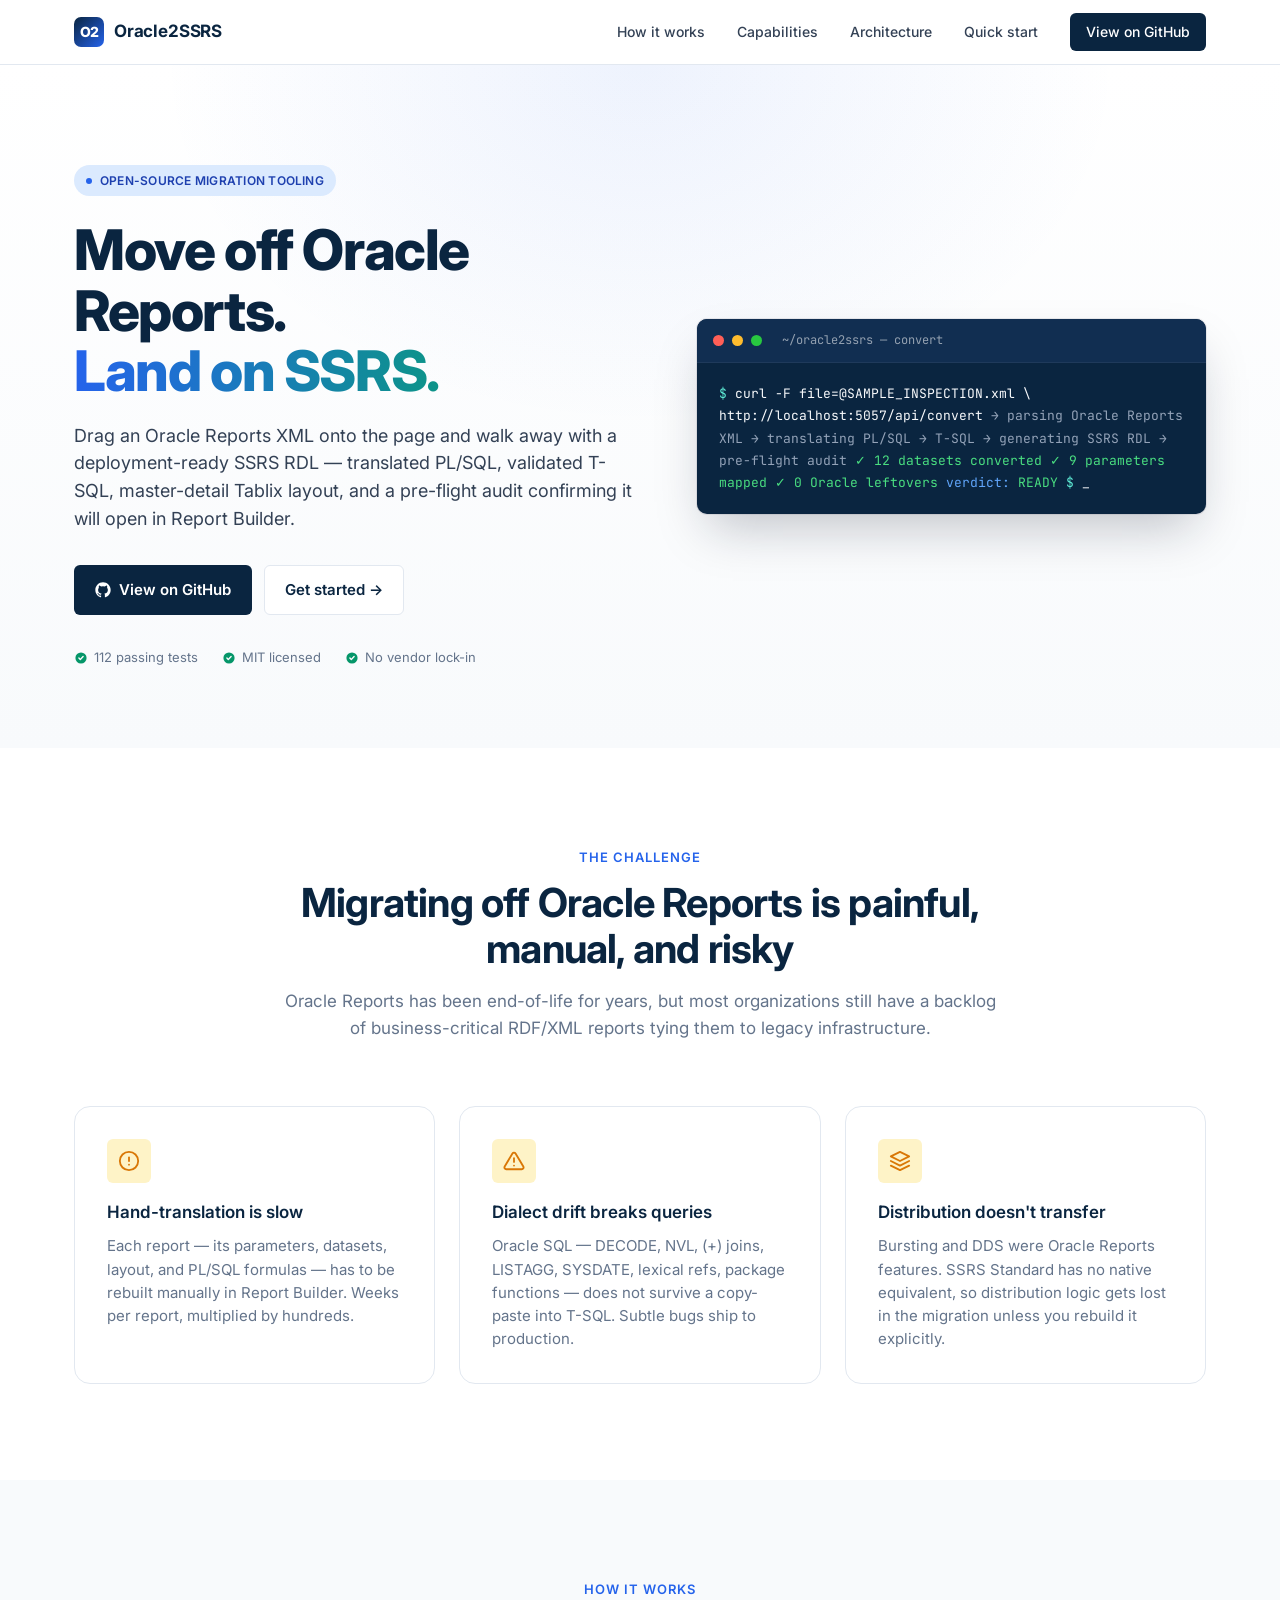
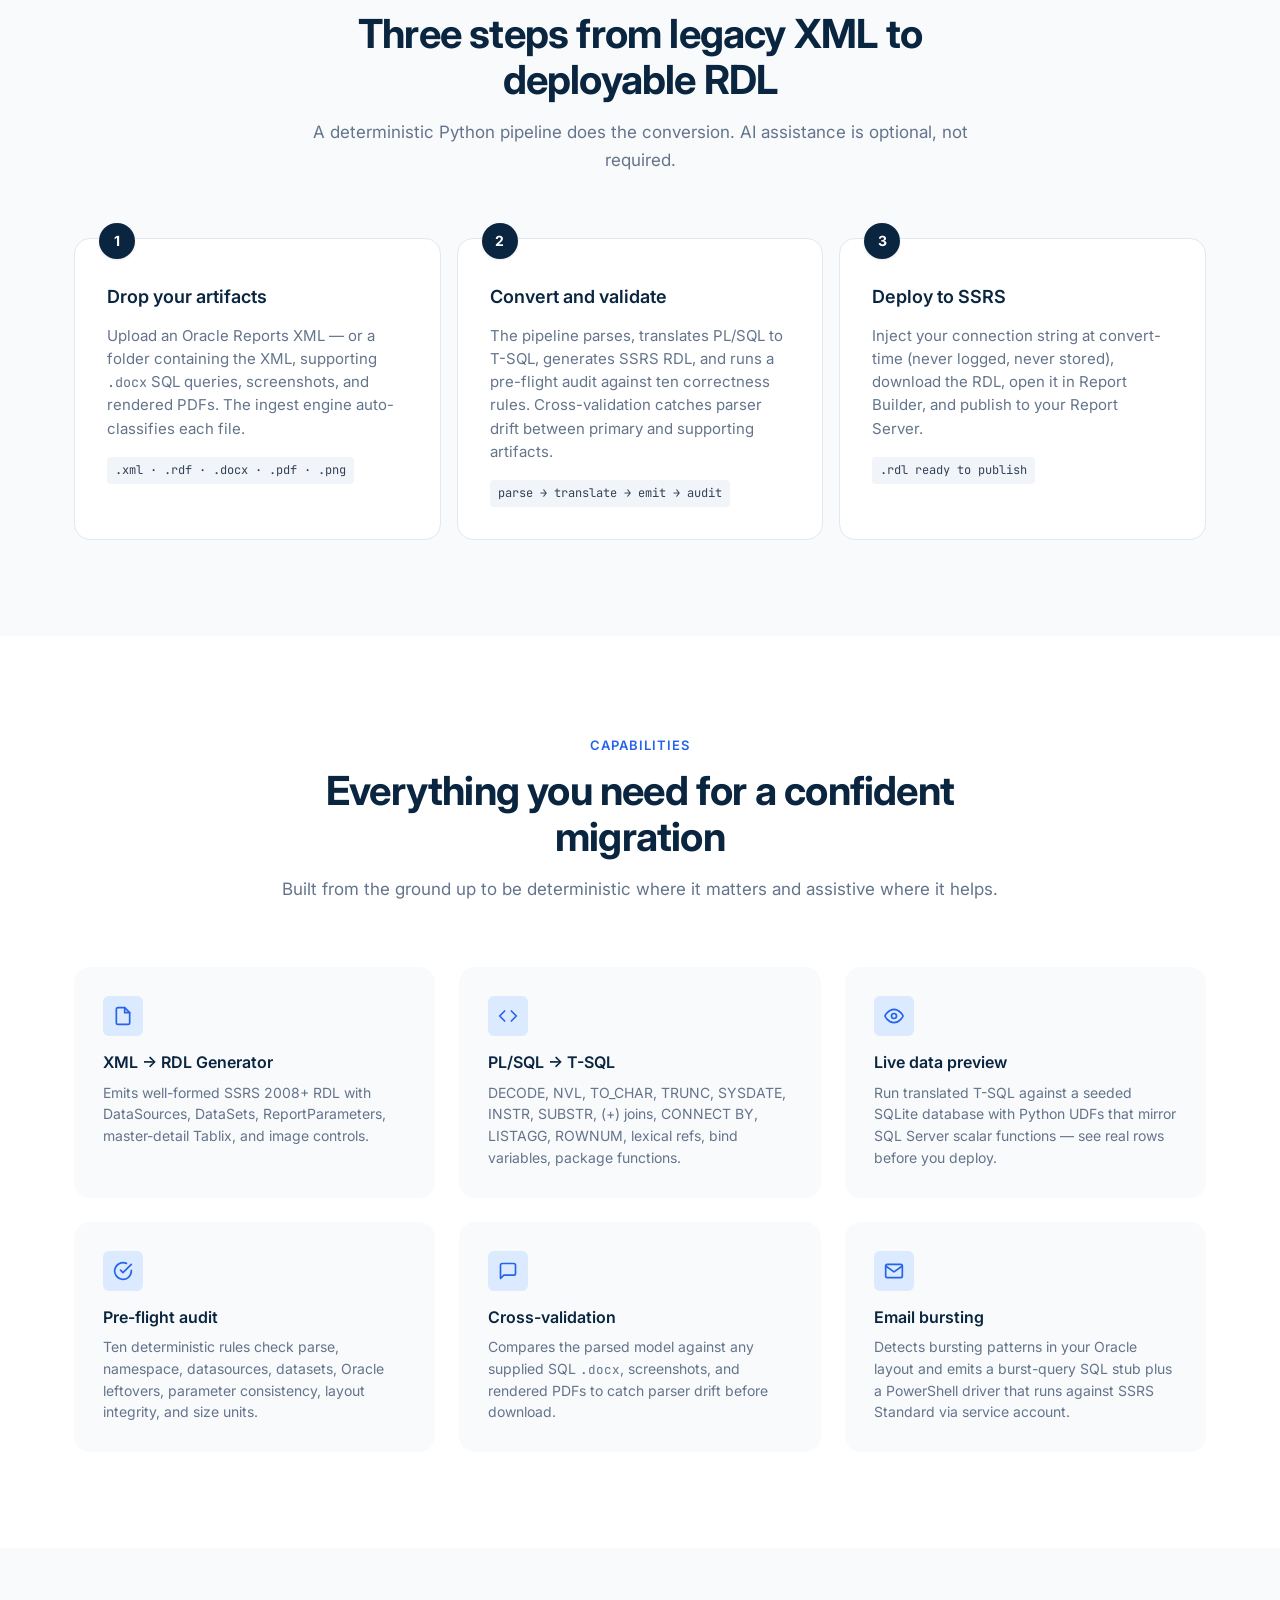
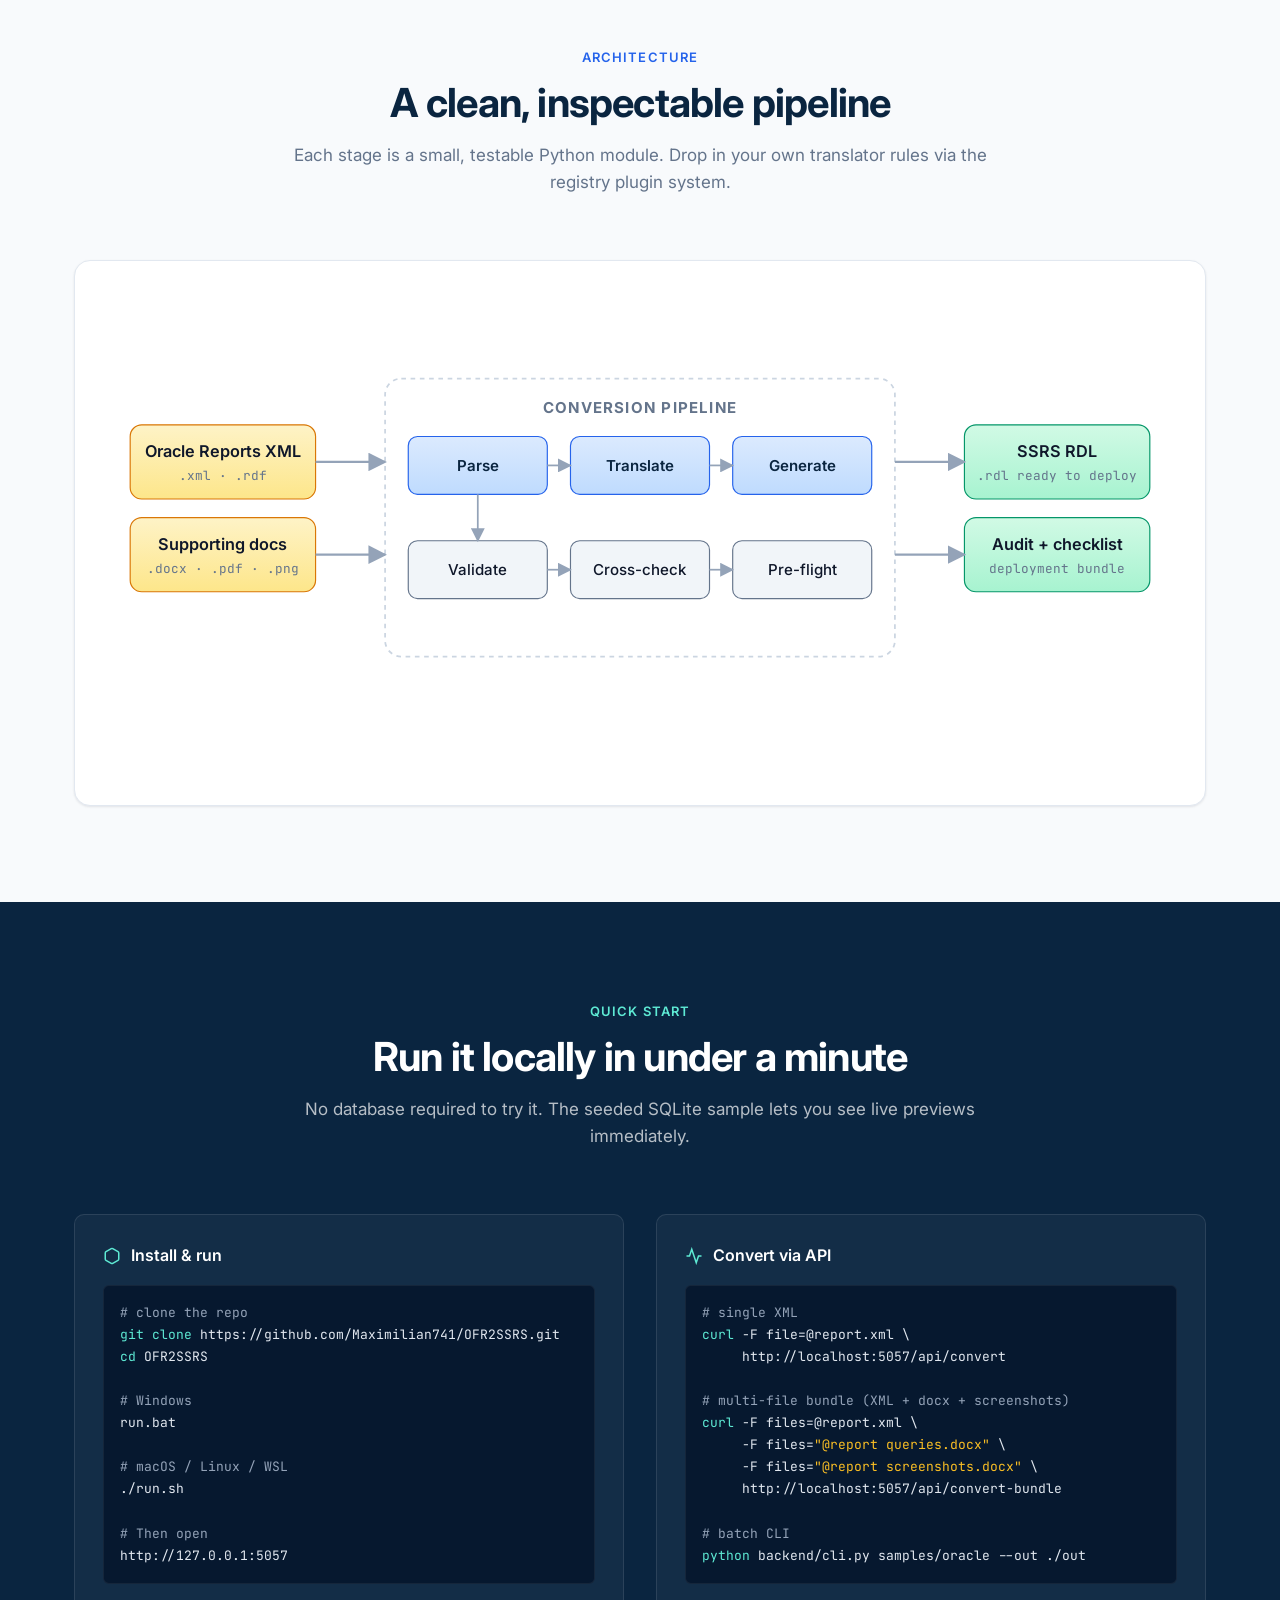
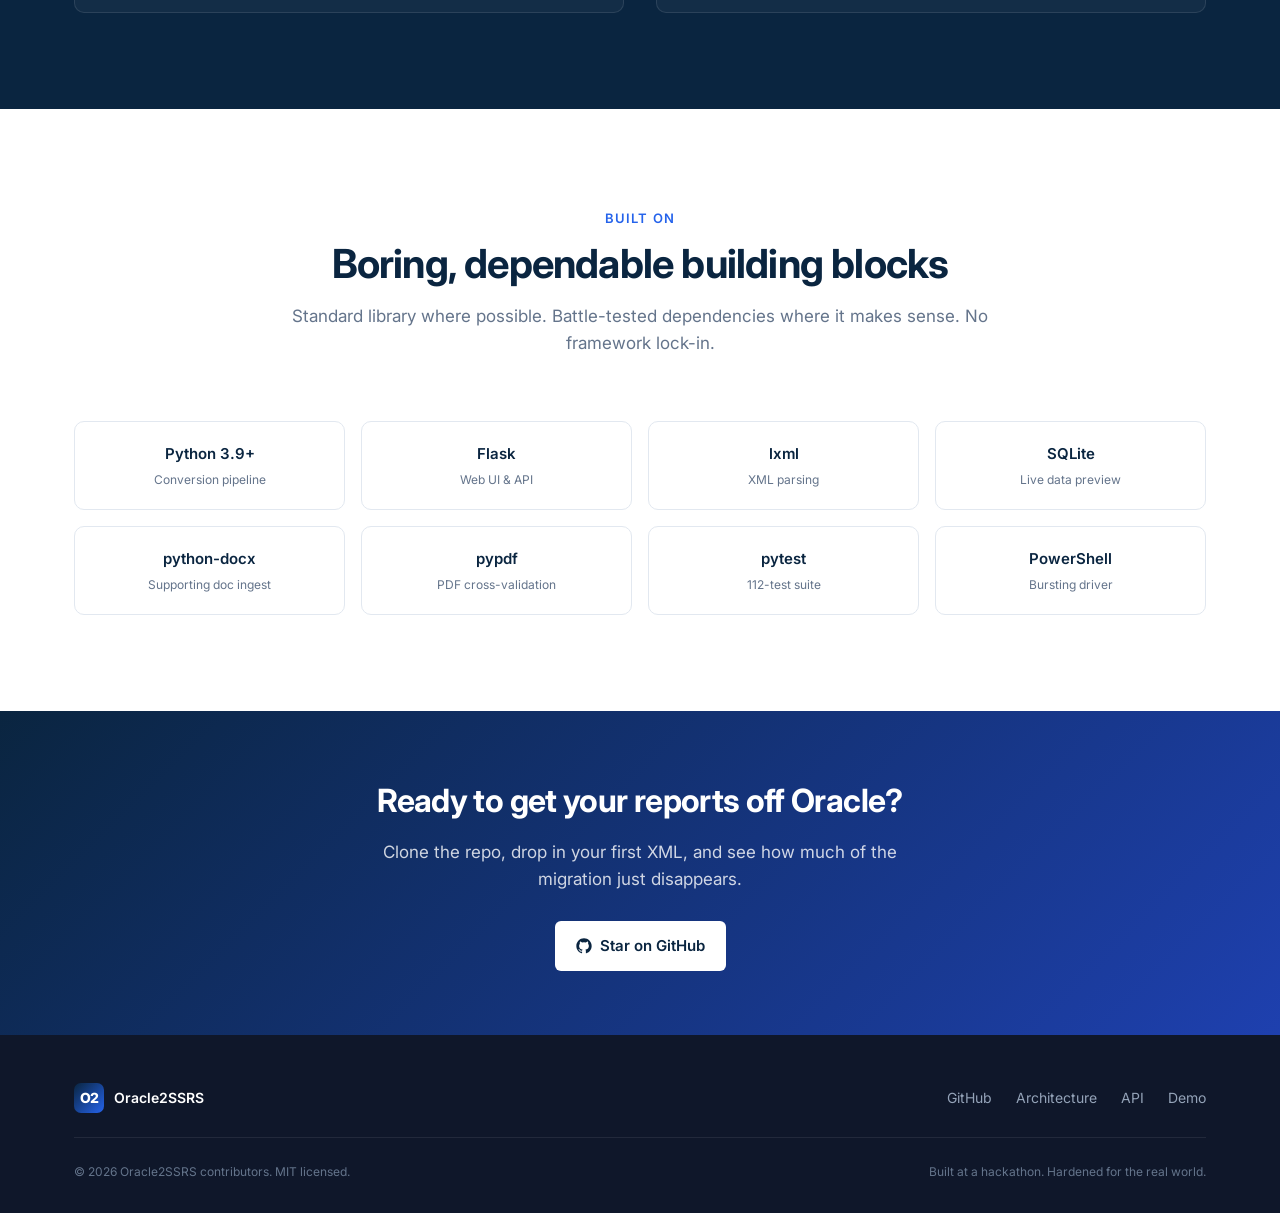
==== commit 24542a51: "Add GitHub Pages landing site" ====
--- a/docs/index.html
+++ b/docs/index.html
@@ -636,7 +636,7 @@
       <a href="#capabilities">Capabilities</a>
       <a href="#architecture">Architecture</a>
       <a href="#quickstart">Quick start</a>
-      <a href="https://github.com/" class="nav-cta" target="_blank" rel="noopener">View on GitHub</a>
+      <a href="https://github.com/Maximilian741/OFR2SSRS" class="nav-cta" target="_blank" rel="noopener">View on GitHub</a>
     </div>
   </div>
 </nav>
@@ -655,7 +655,7 @@
           Drag an Oracle Reports XML onto the page and walk away with a deployment-ready SSRS RDL — translated PL/SQL, validated T-SQL, master-detail Tablix layout, and a pre-flight audit confirming it will open in Report Builder.
         </p>
         <div class="hero-ctas">
-          <a href="https://github.com/" class="btn btn-primary" target="_blank" rel="noopener">
+          <a href="https://github.com/Maximilian741/OFR2SSRS" class="btn btn-primary" target="_blank" rel="noopener">
             <svg viewBox="0 0 24 24" width="16" height="16" fill="currentColor"><path d="M12 .5C5.65.5.5 5.65.5 12c0 5.08 3.29 9.39 7.86 10.91.57.1.78-.25.78-.55v-2c-3.2.7-3.87-1.37-3.87-1.37-.52-1.32-1.27-1.67-1.27-1.67-1.04-.71.08-.7.08-.7 1.15.08 1.76 1.18 1.76 1.18 1.02 1.76 2.69 1.25 3.34.95.1-.74.4-1.25.73-1.54-2.55-.29-5.24-1.27-5.24-5.66 0-1.25.45-2.27 1.18-3.07-.12-.29-.51-1.46.11-3.04 0 0 .96-.31 3.15 1.17a10.95 10.95 0 0 1 5.74 0c2.18-1.48 3.14-1.17 3.14-1.17.62 1.58.23 2.75.11 3.04.74.8 1.18 1.82 1.18 3.07 0 4.4-2.69 5.36-5.25 5.65.41.36.78 1.06.78 2.13v3.16c0 .31.21.66.79.55C20.21 21.39 23.5 17.08 23.5 12 23.5 5.65 18.35.5 12 .5z"/></svg>
             View on GitHub
           </a>
@@ -941,8 +941,8 @@
           Install &amp; run
         </h3>
 <pre class="qs-code"><span class="c"># clone the repo</span>
-<span class="k">git clone</span> https://github.com/your-org/oracle2ssrs.git
-<span class="k">cd</span> oracle2ssrs
+<span class="k">git clone</span> https://github.com/Maximilian741/OFR2SSRS.git
+<span class="k">cd</span> OFR2SSRS
 
 <span class="c"># Windows</span>
 run.bat
@@ -1027,7 +1027,7 @@
   <div class="container">
     <h2>Ready to get your reports off Oracle?</h2>
     <p>Clone the repo, drop in your first XML, and see how much of the migration just disappears.</p>
-    <a href="https://github.com/" class="btn btn-primary" target="_blank" rel="noopener">
+    <a href="https://github.com/Maximilian741/OFR2SSRS" class="btn btn-primary" target="_blank" rel="noopener">
       <svg viewBox="0 0 24 24" width="16" height="16" fill="currentColor"><path d="M12 .5C5.65.5.5 5.65.5 12c0 5.08 3.29 9.39 7.86 10.91.57.1.78-.25.78-.55v-2c-3.2.7-3.87-1.37-3.87-1.37-.52-1.32-1.27-1.67-1.27-1.67-1.04-.71.08-.7.08-.7 1.15.08 1.76 1.18 1.76 1.18 1.02 1.76 2.69 1.25 3.34.95.1-.74.4-1.25.73-1.54-2.55-.29-5.24-1.27-5.24-5.66 0-1.25.45-2.27 1.18-3.07-.12-.29-.51-1.46.11-3.04 0 0 .96-.31 3.15 1.17a10.95 10.95 0 0 1 5.74 0c2.18-1.48 3.14-1.17 3.14-1.17.62 1.58.23 2.75.11 3.04.74.8 1.18 1.82 1.18 3.07 0 4.4-2.69 5.36-5.25 5.65.41.36.78 1.06.78 2.13v3.16c0 .31.21.66.79.55C20.21 21.39 23.5 17.08 23.5 12 23.5 5.65 18.35.5 12 .5z"/></svg>
       Star on GitHub
     </a>
@@ -1043,7 +1043,7 @@
         Oracle2SSRS
       </div>
       <div class="footer-links">
-        <a href="https://github.com/" target="_blank" rel="noopener">GitHub</a>
+        <a href="https://github.com/Maximilian741/OFR2SSRS" target="_blank" rel="noopener">GitHub</a>
         <a href="ARCHITECTURE.md">Architecture</a>
         <a href="API.md">API</a>
         <a href="DEMO_SCRIPT.md">Demo</a>
